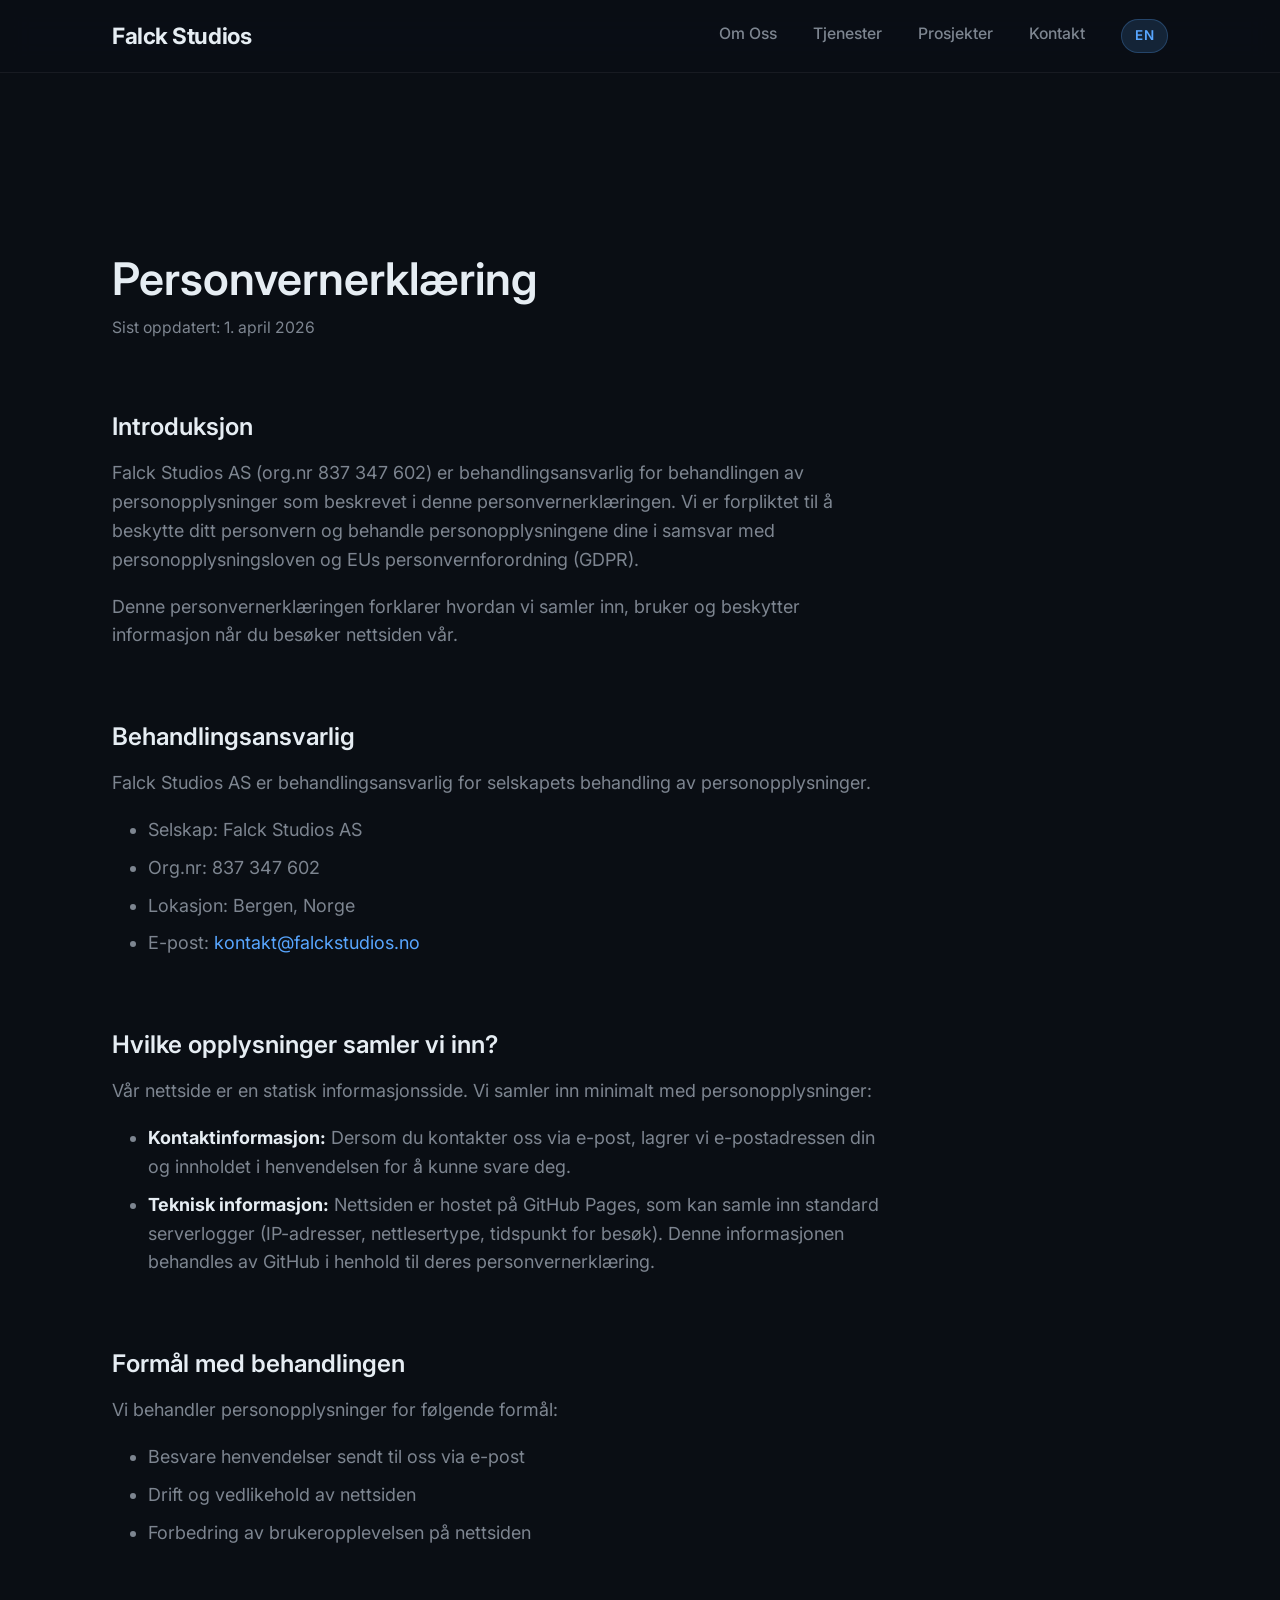
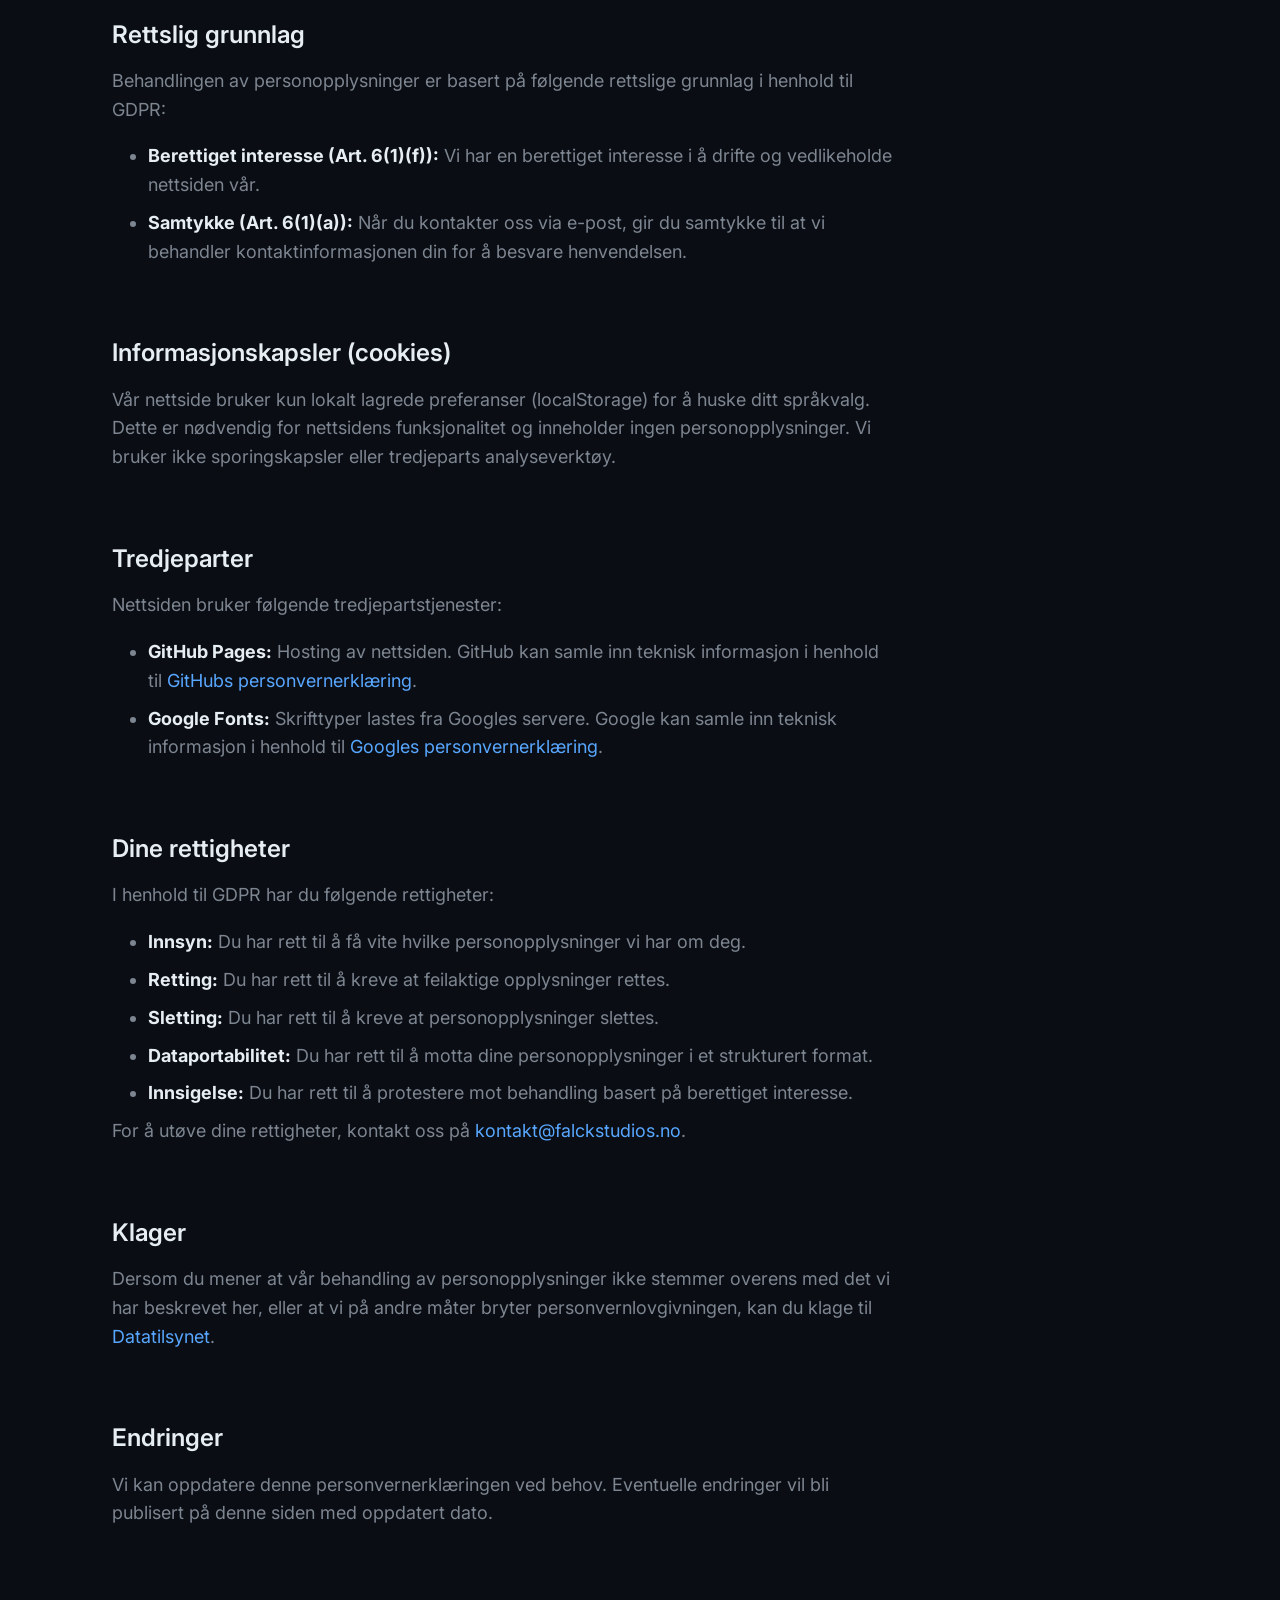
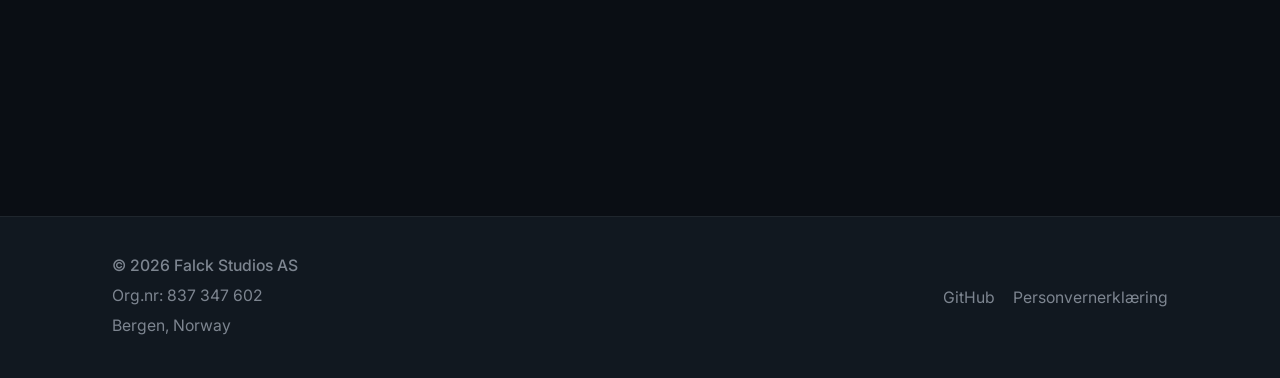
==== personvern.html @ c7fd4ea3 "Add Personvernerklæring (Privacy Policy) page - Create personvern.html with GDPR-compliant privacy p" ====
<!DOCTYPE html>
<html lang="nb">
<head>
  <meta charset="UTF-8">
  <meta name="viewport" content="width=device-width, initial-scale=1.0">
  <title>Personvernerklæring — Falck Studios</title>
  <meta name="description" content="Personvernerklæring for Falck Studios AS. Les om hvordan vi behandler personopplysninger og dine rettigheter.">

  <!-- Open Graph -->
  <meta property="og:type" content="website">
  <meta property="og:title" content="Personvernerklæring — Falck Studios">
  <meta property="og:description" content="Personvernerklæring for Falck Studios AS. Les om hvordan vi behandler personopplysninger og dine rettigheter.">
  <meta property="og:url" content="https://falck-studios.github.io/personvern.html">
  <meta property="og:locale" content="nb_NO">
  <meta property="og:site_name" content="Falck Studios">

  <!-- Canonical URL -->
  <link rel="canonical" href="https://falck-studios.github.io/personvern.html">

  <!-- Theme Color -->
  <meta name="theme-color" content="#0a0e14">

  <!-- Favicon -->
  <link rel="icon" href="images/favicon.svg" type="image/svg+xml">

  <!-- Google Fonts — Inter -->
  <link rel="preconnect" href="https://fonts.googleapis.com">
  <link rel="preconnect" href="https://fonts.gstatic.com" crossorigin>
  <link rel="preload" as="style" href="https://fonts.googleapis.com/css2?family=Inter:wght@400;500;600;700&display=swap">
  <link href="https://fonts.googleapis.com/css2?family=Inter:wght@400;500;600;700&display=swap" rel="stylesheet" media="print" onload="this.media='all'">
  <noscript><link href="https://fonts.googleapis.com/css2?family=Inter:wght@400;500;600;700&display=swap" rel="stylesheet"></noscript>

  <!-- Stylesheet -->
  <link rel="stylesheet" href="css/style.css">
</head>
<body>

  <header class="site-header" id="site-header">
    <nav class="container nav" aria-label="Hovednavigasjon">
      <a href="/" class="nav__logo">Falck Studios</a>

      <button
        class="nav__toggle"
        id="nav-toggle"
        aria-expanded="false"
        aria-controls="nav-menu"
        aria-label="Åpne meny"
        data-i18n-aria="nav.toggleOpen"
      >
        <span class="nav__toggle-bar"></span>
        <span class="nav__toggle-bar"></span>
        <span class="nav__toggle-bar"></span>
      </button>

      <ul class="nav__menu" id="nav-menu" role="list">
        <li><a href="/#om-oss" class="nav__link" data-i18n="nav.about">Om Oss</a></li>
        <li><a href="/#tjenester" class="nav__link" data-i18n="nav.services">Tjenester</a></li>
        <li><a href="/#prosjekter" class="nav__link" data-i18n="nav.projects">Prosjekter</a></li>
        <li><a href="/#kontakt" class="nav__link" data-i18n="nav.contact">Kontakt</a></li>
        <li>
          <button id="lang-toggle" class="lang-toggle" type="button" aria-label="Switch to English">EN</button>
        </li>
      </ul>
    </nav>
  </header>

  <main>
    <article class="privacy-policy">
      <div class="container">
        <h1 class="privacy-policy__title" data-i18n="privacy.title">Personvernerklæring</h1>
        <p class="privacy-policy__updated" data-i18n="privacy.updated">Sist oppdatert: 1. april 2026</p>

        <section class="privacy-policy__section">
          <h2 data-i18n="privacy.intro.heading">Introduksjon</h2>
          <p data-i18n="privacy.intro.p1">
            Falck Studios AS (org.nr 837 347 602) er behandlingsansvarlig for behandlingen av
            personopplysninger som beskrevet i denne personvernerklæringen. Vi er forpliktet til å
            beskytte ditt personvern og behandle personopplysningene dine i samsvar med
            personopplysningsloven og EUs personvernforordning (GDPR).
          </p>
          <p data-i18n="privacy.intro.p2">
            Denne personvernerklæringen forklarer hvordan vi samler inn, bruker og beskytter
            informasjon når du besøker nettsiden vår.
          </p>
        </section>

        <section class="privacy-policy__section">
          <h2 data-i18n="privacy.controller.heading">Behandlingsansvarlig</h2>
          <p data-i18n="privacy.controller.p1">
            Falck Studios AS er behandlingsansvarlig for selskapets behandling av personopplysninger.
          </p>
          <ul class="privacy-policy__list">
            <li data-i18n="privacy.controller.company">Selskap: Falck Studios AS</li>
            <li data-i18n="privacy.controller.org">Org.nr: 837 347 602</li>
            <li data-i18n="privacy.controller.location">Lokasjon: Bergen, Norge</li>
            <li>E-post: <a href="mailto:kontakt@falckstudios.no">kontakt@falckstudios.no</a></li>
          </ul>
        </section>

        <section class="privacy-policy__section">
          <h2 data-i18n="privacy.collect.heading">Hvilke opplysninger samler vi inn?</h2>
          <p data-i18n="privacy.collect.p1">
            Vår nettside er en statisk informasjonsside. Vi samler inn minimalt med
            personopplysninger:
          </p>
          <ul class="privacy-policy__list">
            <li data-i18n="privacy.collect.item1">
              <strong>Kontaktinformasjon:</strong> Dersom du kontakter oss via e-post, lagrer vi
              e-postadressen din og innholdet i henvendelsen for å kunne svare deg.
            </li>
            <li data-i18n="privacy.collect.item2">
              <strong>Teknisk informasjon:</strong> Nettsiden er hostet på GitHub Pages, som kan
              samle inn standard serverlogger (IP-adresser, nettlesertype, tidspunkt for besøk).
              Denne informasjonen behandles av GitHub i henhold til deres personvernerklæring.
            </li>
          </ul>
        </section>

        <section class="privacy-policy__section">
          <h2 data-i18n="privacy.purpose.heading">Formål med behandlingen</h2>
          <p data-i18n="privacy.purpose.p1">Vi behandler personopplysninger for følgende formål:</p>
          <ul class="privacy-policy__list">
            <li data-i18n="privacy.purpose.item1">Besvare henvendelser sendt til oss via e-post</li>
            <li data-i18n="privacy.purpose.item2">Drift og vedlikehold av nettsiden</li>
            <li data-i18n="privacy.purpose.item3">Forbedring av brukeropplevelsen på nettsiden</li>
          </ul>
        </section>

        <section class="privacy-policy__section">
          <h2 data-i18n="privacy.legal.heading">Rettslig grunnlag</h2>
          <p data-i18n="privacy.legal.p1">
            Behandlingen av personopplysninger er basert på følgende rettslige grunnlag i henhold
            til GDPR:
          </p>
          <ul class="privacy-policy__list">
            <li data-i18n="privacy.legal.item1">
              <strong>Berettiget interesse (Art. 6(1)(f)):</strong> Vi har en berettiget interesse
              i å drifte og vedlikeholde nettsiden vår.
            </li>
            <li data-i18n="privacy.legal.item2">
              <strong>Samtykke (Art. 6(1)(a)):</strong> Når du kontakter oss via e-post, gir du
              samtykke til at vi behandler kontaktinformasjonen din for å besvare henvendelsen.
            </li>
          </ul>
        </section>

        <section class="privacy-policy__section">
          <h2 data-i18n="privacy.cookies.heading">Informasjonskapsler (cookies)</h2>
          <p data-i18n="privacy.cookies.p1">
            Vår nettside bruker kun lokalt lagrede preferanser (localStorage) for å huske ditt
            språkvalg. Dette er nødvendig for nettsidens funksjonalitet og inneholder ingen
            personopplysninger. Vi bruker ikke sporingskapsler eller tredjeparts
            analyseverktøy.
          </p>
        </section>

        <section class="privacy-policy__section">
          <h2 data-i18n="privacy.thirdparty.heading">Tredjeparter</h2>
          <p data-i18n="privacy.thirdparty.p1">
            Nettsiden bruker følgende tredjepartstjenester:
          </p>
          <ul class="privacy-policy__list">
            <li data-i18n="privacy.thirdparty.item1">
              <strong>GitHub Pages:</strong> Hosting av nettsiden. GitHub kan samle inn teknisk
              informasjon i henhold til
              <a href="https://docs.github.com/en/site-policy/privacy-policies/github-general-privacy-statement" target="_blank" rel="noopener noreferrer">GitHubs personvernerklæring</a>.
            </li>
            <li data-i18n="privacy.thirdparty.item2">
              <strong>Google Fonts:</strong> Skrifttyper lastes fra Googles servere. Google kan
              samle inn teknisk informasjon i henhold til
              <a href="https://policies.google.com/privacy" target="_blank" rel="noopener noreferrer">Googles personvernerklæring</a>.
            </li>
          </ul>
        </section>

        <section class="privacy-policy__section">
          <h2 data-i18n="privacy.rights.heading">Dine rettigheter</h2>
          <p data-i18n="privacy.rights.p1">
            I henhold til GDPR har du følgende rettigheter:
          </p>
          <ul class="privacy-policy__list">
            <li data-i18n="privacy.rights.item1"><strong>Innsyn:</strong> Du har rett til å få vite hvilke personopplysninger vi har om deg.</li>
            <li data-i18n="privacy.rights.item2"><strong>Retting:</strong> Du har rett til å kreve at feilaktige opplysninger rettes.</li>
            <li data-i18n="privacy.rights.item3"><strong>Sletting:</strong> Du har rett til å kreve at personopplysninger slettes.</li>
            <li data-i18n="privacy.rights.item4"><strong>Dataportabilitet:</strong> Du har rett til å motta dine personopplysninger i et strukturert format.</li>
            <li data-i18n="privacy.rights.item5"><strong>Innsigelse:</strong> Du har rett til å protestere mot behandling basert på berettiget interesse.</li>
          </ul>
          <p data-i18n="privacy.rights.p2">
            For å utøve dine rettigheter, kontakt oss på
            <a href="mailto:kontakt@falckstudios.no">kontakt@falckstudios.no</a>.
          </p>
        </section>

        <section class="privacy-policy__section">
          <h2 data-i18n="privacy.complaints.heading">Klager</h2>
          <p data-i18n="privacy.complaints.p1">
            Dersom du mener at vår behandling av personopplysninger ikke stemmer overens med det
            vi har beskrevet her, eller at vi på andre måter bryter personvernlovgivningen, kan
            du klage til
            <a href="https://www.datatilsynet.no/" target="_blank" rel="noopener noreferrer">Datatilsynet</a>.
          </p>
        </section>

        <section class="privacy-policy__section">
          <h2 data-i18n="privacy.changes.heading">Endringer</h2>
          <p data-i18n="privacy.changes.p1">
            Vi kan oppdatere denne personvernerklæringen ved behov. Eventuelle endringer vil bli
            publisert på denne siden med oppdatert dato.
          </p>
        </section>
      </div>
    </article>
  </main>

  <footer class="site-footer">
    <div class="container">
      <div class="footer-content">
        <div class="footer-company">
          <p class="footer-name">&copy; 2026 Falck Studios AS</p>
          <p class="footer-org">Org.nr: 837 347 602</p>
          <p class="footer-location">Bergen, Norway</p>
        </div>
        <div class="footer-links">
          <a href="https://github.com/Falck-Studios" target="_blank" rel="noopener noreferrer">GitHub</a>
          <a href="/personvern.html" data-i18n="footer.privacy">Personvernerklæring</a>
        </div>
      </div>
    </div>
  </footer>

  <script src="js/i18n.js"></script>
  <script src="js/main.js"></script>
</body>
</html>
---- css/style.css ----
/* ==========================================================================
   Design System — CSS Custom Properties
   ========================================================================== */

:root {
  /* Color palette (dark theme — refined) */
  --color-bg-primary: #0a0e14;
  --color-bg-secondary: #111820;
  --color-bg-tertiary: #1a2130;
  --color-border: rgba(255, 255, 255, 0.06);
  --color-border-hover: rgba(88, 166, 255, 0.3);
  --color-text-primary: #e6edf3;
  --color-text-secondary: #7d8590;
  --color-accent: #58a6ff;
  --color-accent-hover: #79b8ff;
  --color-accent-glow: rgba(88, 166, 255, 0.15);

  /* Typography */
  --font-family: 'Inter', -apple-system, BlinkMacSystemFont, 'Segoe UI', Roboto,
    Oxygen, Ubuntu, Cantarell, 'Helvetica Neue', sans-serif;
  --font-size-base: 16px;
  --line-height-base: 1.6;

  /* Layout */
  --max-width: 1200px;
  --spacing-xs: 0.25rem;
  --spacing-sm: 0.5rem;
  --spacing-md: 1rem;
  --spacing-lg: 2rem;
  --spacing-xl: 4rem;
  --spacing-2xl: 6rem;

  /* Effects */
  --radius-sm: 8px;
  --radius-md: 12px;
  --radius-lg: 16px;
  --shadow-card: 0 1px 3px rgba(0, 0, 0, 0.3), 0 0 0 1px rgba(255, 255, 255, 0.03);
  --shadow-card-hover: 0 8px 32px rgba(0, 0, 0, 0.4), 0 0 0 1px rgba(88, 166, 255, 0.15);
}

@media (min-width: 768px) {
  :root {
    --font-size-base: 18px;
  }
}

/* ==========================================================================
   CSS Reset / Normalize
   ========================================================================== */

*,
*::before,
*::after {
  box-sizing: border-box;
  margin: 0;
  padding: 0;
}

html {
  font-size: var(--font-size-base);
  -webkit-text-size-adjust: 100%;
  scroll-behavior: smooth;
}

body {
  font-family: var(--font-family);
  line-height: var(--line-height-base);
  color: var(--color-text-primary);
  background-color: var(--color-bg-primary);
  -webkit-font-smoothing: antialiased;
  -moz-osx-font-smoothing: grayscale;
  overflow-x: hidden;
}

img,
picture,
video,
canvas,
svg {
  display: block;
  max-width: 100%;
}

input,
button,
textarea,
select {
  font: inherit;
}

a {
  color: var(--color-accent);
  text-decoration: none;
}

a:hover {
  color: var(--color-accent-hover);
}

/* Keyboard focus indicator */
a:focus-visible,
button:focus-visible {
  outline: 2px solid var(--color-accent);
  outline-offset: 2px;
  border-radius: 2px;
}

ul,
ol {
  list-style: none;
}

/* ==========================================================================
   Base Typography
   ========================================================================== */

h1, h2, h3, h4, h5, h6 {
  line-height: 1.2;
  font-weight: 600;
  color: var(--color-text-primary);
}

h1 { font-size: 2.5rem; }
h2 { font-size: 2rem; }
h3 { font-size: 1.5rem; }
h4 { font-size: 1.25rem; }

p {
  color: var(--color-text-secondary);
  margin-bottom: var(--spacing-md);
}

/* ==========================================================================
   Layout
   ========================================================================== */

.container {
  width: 100%;
  max-width: var(--max-width);
  margin-inline: auto;
  padding-inline: var(--spacing-md);
}

/* ==========================================================================
   Navigation
   ========================================================================== */

.site-header {
  position: fixed;
  top: 0;
  left: 0;
  width: 100%;
  z-index: 1000;
  background-color: rgba(10, 14, 20, 0.8);
  backdrop-filter: blur(16px) saturate(180%);
  -webkit-backdrop-filter: blur(16px) saturate(180%);
  border-bottom: 1px solid var(--color-border);
}

.nav {
  display: flex;
  align-items: center;
  justify-content: space-between;
  height: 4rem;
}

.nav__logo {
  font-size: 1.25rem;
  font-weight: 700;
  color: var(--color-text-primary);
  letter-spacing: -0.02em;
  white-space: nowrap;
}

.nav__logo:hover {
  color: var(--color-accent);
}

.nav__menu {
  display: flex;
  gap: var(--spacing-lg);
}

.nav__link {
  color: var(--color-text-secondary);
  font-size: 0.875rem;
  font-weight: 500;
  transition: color 0.2s ease;
}

.nav__link:hover,
.nav__link--active {
  color: var(--color-accent);
}

/* Hamburger toggle */
.nav__toggle {
  display: none;
  flex-direction: column;
  justify-content: center;
  gap: 5px;
  width: 2rem;
  height: 2rem;
  background: none;
  border: none;
  cursor: pointer;
  padding: 0;
}

/* Language toggle */
.lang-toggle {
  display: inline-flex;
  align-items: center;
  justify-content: center;
  padding: 0.3rem 0.7rem;
  font-size: 0.75rem;
  font-weight: 600;
  letter-spacing: 0.05em;
  color: var(--color-accent);
  background: var(--color-accent-glow);
  border: 1px solid rgba(88, 166, 255, 0.25);
  border-radius: 100px;
  cursor: pointer;
  transition: background-color 0.2s ease, border-color 0.2s ease, color 0.2s ease;
}

.lang-toggle:hover {
  background-color: var(--color-accent);
  color: var(--color-bg-primary);
  border-color: var(--color-accent);
}

.nav__toggle-bar {
  display: block;
  width: 100%;
  height: 2px;
  background-color: var(--color-text-primary);
  border-radius: 2px;
  transition: transform 0.3s ease, opacity 0.3s ease;
}

/* Animated hamburger → X */
.nav__toggle[aria-expanded="true"] .nav__toggle-bar:nth-child(1) {
  transform: translateY(7px) rotate(45deg);
}

.nav__toggle[aria-expanded="true"] .nav__toggle-bar:nth-child(2) {
  opacity: 0;
}

.nav__toggle[aria-expanded="true"] .nav__toggle-bar:nth-child(3) {
  transform: translateY(-7px) rotate(-45deg);
}

/* Mobile nav */
@media (max-width: 767px) {
  .nav__toggle {
    display: flex;
  }

  .nav__menu {
    position: fixed;
    top: 4rem;
    left: 0;
    width: 100%;
    flex-direction: column;
    gap: 0;
    background-color: rgba(10, 14, 20, 0.95);
    backdrop-filter: blur(16px) saturate(180%);
    -webkit-backdrop-filter: blur(16px) saturate(180%);
    border-bottom: 1px solid var(--color-border);
    max-height: 0;
    overflow: hidden;
    transition: max-height 0.35s ease;
  }

  .nav__menu--open {
    max-height: 20rem;
  }

  .nav__link {
    display: block;
    padding: var(--spacing-md) var(--spacing-lg);
    font-size: 1rem;
    border-bottom: 1px solid var(--color-border);
  }

  .lang-toggle {
    margin: var(--spacing-md) var(--spacing-lg);
  }
}

/* Offset main content below fixed header */
main {
  padding-top: 4rem;
}

/* ==========================================================================
   Responsive Breakpoints (mobile-first)
   ========================================================================== */

/* Small devices (480px and up) */
@media (min-width: 480px) {
  .container {
    padding-inline: var(--spacing-lg);
  }
}

/* Medium devices (768px and up) */
@media (min-width: 768px) {
  .container {
    padding-inline: var(--spacing-lg);
  }
}

/* Large devices (1024px and up) */
@media (min-width: 1024px) {
  .container {
    padding-inline: var(--spacing-xl);
  }
}

/* Extra large devices (1200px and up) */
@media (min-width: 1200px) {
  .container {
    padding-inline: var(--spacing-xl);
  }
}

/* ==========================================================================
   Hero Section
   ========================================================================== */

@keyframes gradient-shift {
  0% { background-position: 0% 50%; }
  50% { background-position: 100% 50%; }
  100% { background-position: 0% 50%; }
}

@keyframes fade-in-up {
  from {
    opacity: 0;
    transform: translateY(24px);
  }
  to {
    opacity: 1;
    transform: translateY(0);
  }
}

.hero {
  position: relative;
  display: flex;
  align-items: center;
  justify-content: center;
  min-height: 100vh;
  text-align: center;
  background: linear-gradient(
    160deg,
    #0a0e14 0%,
    #0d1524 20%,
    #0f1a30 40%,
    #0e162a 60%,
    #0c1220 80%,
    #0a0e14 100%
  );
  background-size: 300% 300%;
  animation: gradient-shift 15s ease infinite;
  padding: var(--spacing-lg);
  overflow: hidden;
}

.hero::before {
  content: '';
  position: absolute;
  top: 50%;
  left: 50%;
  width: 600px;
  height: 600px;
  transform: translate(-50%, -50%);
  background: radial-gradient(circle, rgba(88, 166, 255, 0.06) 0%, transparent 70%);
  pointer-events: none;
}

.hero__content {
  max-width: 720px;
  animation: fade-in-up 0.8s ease-out;
}

.hero__title {
  font-size: clamp(2.5rem, 6vw, 4rem);
  font-weight: 700;
  letter-spacing: -0.03em;
  margin-bottom: var(--spacing-md);
  background: linear-gradient(135deg, var(--color-text-primary) 0%, var(--color-accent) 100%);
  -webkit-background-clip: text;
  -webkit-text-fill-color: transparent;
  background-clip: text;
}

.hero__tagline {
  font-size: clamp(1.1rem, 2.5vw, 1.35rem);
  color: var(--color-text-secondary);
  margin-bottom: var(--spacing-sm);
  font-weight: 400;
}

.hero__subtitle {
  font-size: clamp(0.85rem, 1.8vw, 0.95rem);
  color: var(--color-accent);
  letter-spacing: 0.2em;
  text-transform: uppercase;
  font-weight: 500;
  margin-bottom: var(--spacing-xl);
  opacity: 0.8;
}

.hero__cta {
  display: inline-block;
  padding: 0.85rem 2.25rem;
  border: 1px solid rgba(88, 166, 255, 0.4);
  border-radius: var(--radius-sm);
  color: var(--color-accent);
  font-weight: 500;
  font-size: 0.95rem;
  letter-spacing: 0.01em;
  transition: all 0.3s ease;
  background: transparent;
}

.hero__cta:hover {
  background-color: var(--color-accent);
  color: var(--color-bg-primary);
  border-color: var(--color-accent);
  box-shadow: 0 4px 24px rgba(88, 166, 255, 0.25);
}

/* ==========================================================================
   Om Oss (About) Section
   ========================================================================== */

.om-oss {
  padding-block: var(--spacing-2xl);
}

.section-heading {
  font-size: 1.75rem;
  font-weight: 600;
  margin-bottom: var(--spacing-lg);
  position: relative;
  display: inline-block;
  letter-spacing: -0.02em;
}

.section-heading::after {
  content: '';
  display: block;
  width: 2.5rem;
  height: 2px;
  background: linear-gradient(90deg, var(--color-accent), transparent);
  margin-top: var(--spacing-sm);
  border-radius: 2px;
}

.om-oss__intro {
  max-width: 720px;
  margin-bottom: var(--spacing-xl);
}

.om-oss__lead {
  font-size: 1.15rem;
  color: var(--color-text-primary);
  margin-bottom: var(--spacing-md);
}

.om-oss__values {
  margin-top: var(--spacing-lg);
}

.om-oss__values-heading {
  font-size: 1.5rem;
  margin-bottom: var(--spacing-lg);
}

.om-oss__values-grid {
  display: grid;
  grid-template-columns: 1fr;
  gap: var(--spacing-lg);
}

.value-card {
  background-color: var(--color-bg-secondary);
  border: 1px solid var(--color-border);
  border-radius: var(--radius-md);
  padding: var(--spacing-lg);
  transition: border-color 0.3s ease, box-shadow 0.3s ease, transform 0.3s ease;
  box-shadow: var(--shadow-card);
}

.value-card:hover {
  border-color: var(--color-border-hover);
  box-shadow: var(--shadow-card-hover);
  transform: translateY(-2px);
}

.value-card__icon {
  color: var(--color-accent);
  margin-bottom: var(--spacing-md);
  display: flex;
  align-items: center;
  justify-content: center;
  width: 48px;
  height: 48px;
  border-radius: var(--radius-sm);
  background: var(--color-accent-glow);
}

.value-card__title {
  margin-bottom: var(--spacing-sm);
}

.value-card__text {
  margin-bottom: 0;
}

@media (min-width: 600px) {
  .om-oss__values-grid {
    grid-template-columns: repeat(2, 1fr);
  }
}

@media (min-width: 900px) {
  .om-oss__values-grid {
    grid-template-columns: repeat(3, 1fr);
  }
}

/* ==========================================================================
   Services Section
   ========================================================================== */

.services {
  padding: var(--spacing-2xl) 0;
}

.services-grid {
  display: grid;
  grid-template-columns: 1fr;
  gap: var(--spacing-lg);
}

@media (min-width: 768px) {
  .services-grid {
    grid-template-columns: repeat(3, 1fr);
  }
}

.service-card {
  background-color: var(--color-bg-secondary);
  border: 1px solid var(--color-border);
  border-radius: var(--radius-md);
  padding: var(--spacing-lg) var(--spacing-lg) var(--spacing-md);
  text-align: center;
  transition: transform 0.3s ease, box-shadow 0.3s ease, border-color 0.3s ease;
  box-shadow: var(--shadow-card);
}

.service-card:hover {
  transform: translateY(-4px);
  box-shadow: var(--shadow-card-hover);
  border-color: var(--color-border-hover);
}

.service-icon {
  display: flex;
  align-items: center;
  justify-content: center;
  width: 56px;
  height: 56px;
  margin: 0 auto var(--spacing-md);
  border-radius: var(--radius-sm);
  background: var(--color-accent-glow);
  color: var(--color-accent);
}

.service-card h3 {
  margin-bottom: var(--spacing-sm);
}

.service-card p {
  margin-bottom: 0;
}

/* ==========================================================================
   Sections
   ========================================================================== */

.section {
  padding-block: var(--spacing-2xl);
}

.section__title {
  margin-bottom: var(--spacing-sm);
}

.section__subtitle {
  color: var(--color-text-secondary);
  margin-bottom: var(--spacing-lg);
}

/* ==========================================================================
   Project Grid & Cards
   ========================================================================== */

.project-grid {
  display: grid;
  gap: var(--spacing-lg);
  grid-template-columns: 1fr;
}

@media (min-width: 768px) {
  .project-grid {
    grid-template-columns: repeat(3, 1fr);
  }
}

.project-card {
  display: flex;
  flex-direction: column;
  background-color: var(--color-bg-secondary);
  border: 1px solid var(--color-border);
  border-radius: var(--radius-md);
  padding: var(--spacing-lg);
  transition: border-color 0.3s ease, transform 0.3s ease, box-shadow 0.3s ease;
  color: inherit;
  text-decoration: none;
  box-shadow: var(--shadow-card);
}

.project-card:hover {
  border-color: var(--color-border-hover);
  transform: translateY(-2px);
  color: inherit;
  box-shadow: var(--shadow-card-hover);
}

.project-card--wip {
  position: relative;
  opacity: 0.85;
}

.project-card__badge {
  display: inline-block;
  font-size: 0.7rem;
  font-weight: 600;
  text-transform: uppercase;
  letter-spacing: 0.08em;
  color: var(--color-accent);
  background: var(--color-accent-glow);
  padding: 0.25rem 0.65rem;
  border-radius: 100px;
  margin-bottom: var(--spacing-sm);
}

.project-card__status {
  color: var(--color-text-secondary);
  font-size: 0.875rem;
  font-style: italic;
  margin-top: auto;
}

.project-card__name {
  margin-bottom: var(--spacing-sm);
}

.project-card__desc {
  flex: 1;
  color: var(--color-text-secondary);
}

.project-card__link {
  color: var(--color-accent);
  font-weight: 500;
  font-size: 0.875rem;
}

.project-card:hover .project-card__link {
  color: var(--color-accent-hover);
}

/* ==========================================================================
   Sections — shared
   ========================================================================== */

.section h2 {
  text-align: center;
  margin-bottom: var(--spacing-sm);
}

.section-subtitle {
  text-align: center;
  margin-bottom: var(--spacing-xl);
}

/* ==========================================================================
   Kontakt section
   ========================================================================== */

.contact-grid {
  display: grid;
  grid-template-columns: 1fr;
  gap: var(--spacing-lg);
  max-width: 900px;
  margin-inline: auto;
}

@media (min-width: 768px) {
  .contact-grid {
    grid-template-columns: repeat(3, 1fr);
  }
}

.contact-card {
  background-color: var(--color-bg-secondary);
  border: 1px solid var(--color-border);
  border-radius: var(--radius-md);
  padding: var(--spacing-lg);
  text-align: center;
  transition: border-color 0.3s ease, box-shadow 0.3s ease, transform 0.3s ease;
  box-shadow: var(--shadow-card);
}

.contact-card:hover {
  border-color: var(--color-border-hover);
  box-shadow: var(--shadow-card-hover);
  transform: translateY(-2px);
}

.contact-icon {
  display: flex;
  align-items: center;
  justify-content: center;
  width: 48px;
  height: 48px;
  margin: 0 auto var(--spacing-sm);
  border-radius: var(--radius-sm);
  background: var(--color-accent-glow);
  color: var(--color-accent);
}

.contact-card h3 {
  margin-bottom: var(--spacing-sm);
}

.contact-card a {
  word-break: break-all;
}

.contact-location {
  color: var(--color-text-secondary);
  margin-bottom: 0;
}

/* ==========================================================================
   Footer
   ========================================================================== */

.site-footer {
  border-top: 1px solid var(--color-border);
  background-color: var(--color-bg-secondary);
  padding: var(--spacing-lg) 0;
  margin-top: var(--spacing-2xl);
}

.footer-content {
  display: flex;
  flex-direction: column;
  gap: var(--spacing-md);
  align-items: center;
  text-align: center;
}

.footer-company p {
  margin-bottom: var(--spacing-xs);
  color: var(--color-text-secondary);
  font-size: 0.875rem;
}

.footer-name {
  color: var(--color-text-primary);
  font-weight: 500;
}

.footer-links {
  display: flex;
  gap: var(--spacing-md);
  flex-wrap: wrap;
  justify-content: center;
}

.footer-links a {
  font-size: 0.875rem;
  color: var(--color-text-secondary);
  transition: color 0.2s ease;
}

.footer-links a:hover {
  color: var(--color-accent);
}

.footer-links__placeholder {
  font-size: 0.875rem;
  color: var(--color-text-secondary);
  cursor: default;
}

/* ==========================================================================
   Privacy Policy Page
   ========================================================================== */

.privacy-policy {
  padding-top: calc(4rem + var(--spacing-2xl));
  padding-bottom: var(--spacing-2xl);
}

.privacy-policy__title {
  font-size: clamp(2rem, 4vw, 2.5rem);
  margin-bottom: var(--spacing-sm);
}

.privacy-policy__updated {
  font-size: 0.875rem;
  color: var(--color-text-secondary);
  margin-bottom: var(--spacing-xl);
}

.privacy-policy__section {
  margin-bottom: var(--spacing-xl);
  max-width: 780px;
}

.privacy-policy__section h2 {
  font-size: 1.35rem;
  margin-bottom: var(--spacing-md);
  color: var(--color-text-primary);
}

.privacy-policy__list {
  list-style: disc;
  padding-left: var(--spacing-lg);
  margin-top: var(--spacing-sm);
}

.privacy-policy__list li {
  color: var(--color-text-secondary);
  margin-bottom: var(--spacing-sm);
  line-height: var(--line-height-base);
}

.privacy-policy__list li strong {
  color: var(--color-text-primary);
}

@media (min-width: 768px) {
  .footer-content {
    flex-direction: row;
    justify-content: space-between;
    text-align: left;
  }
}
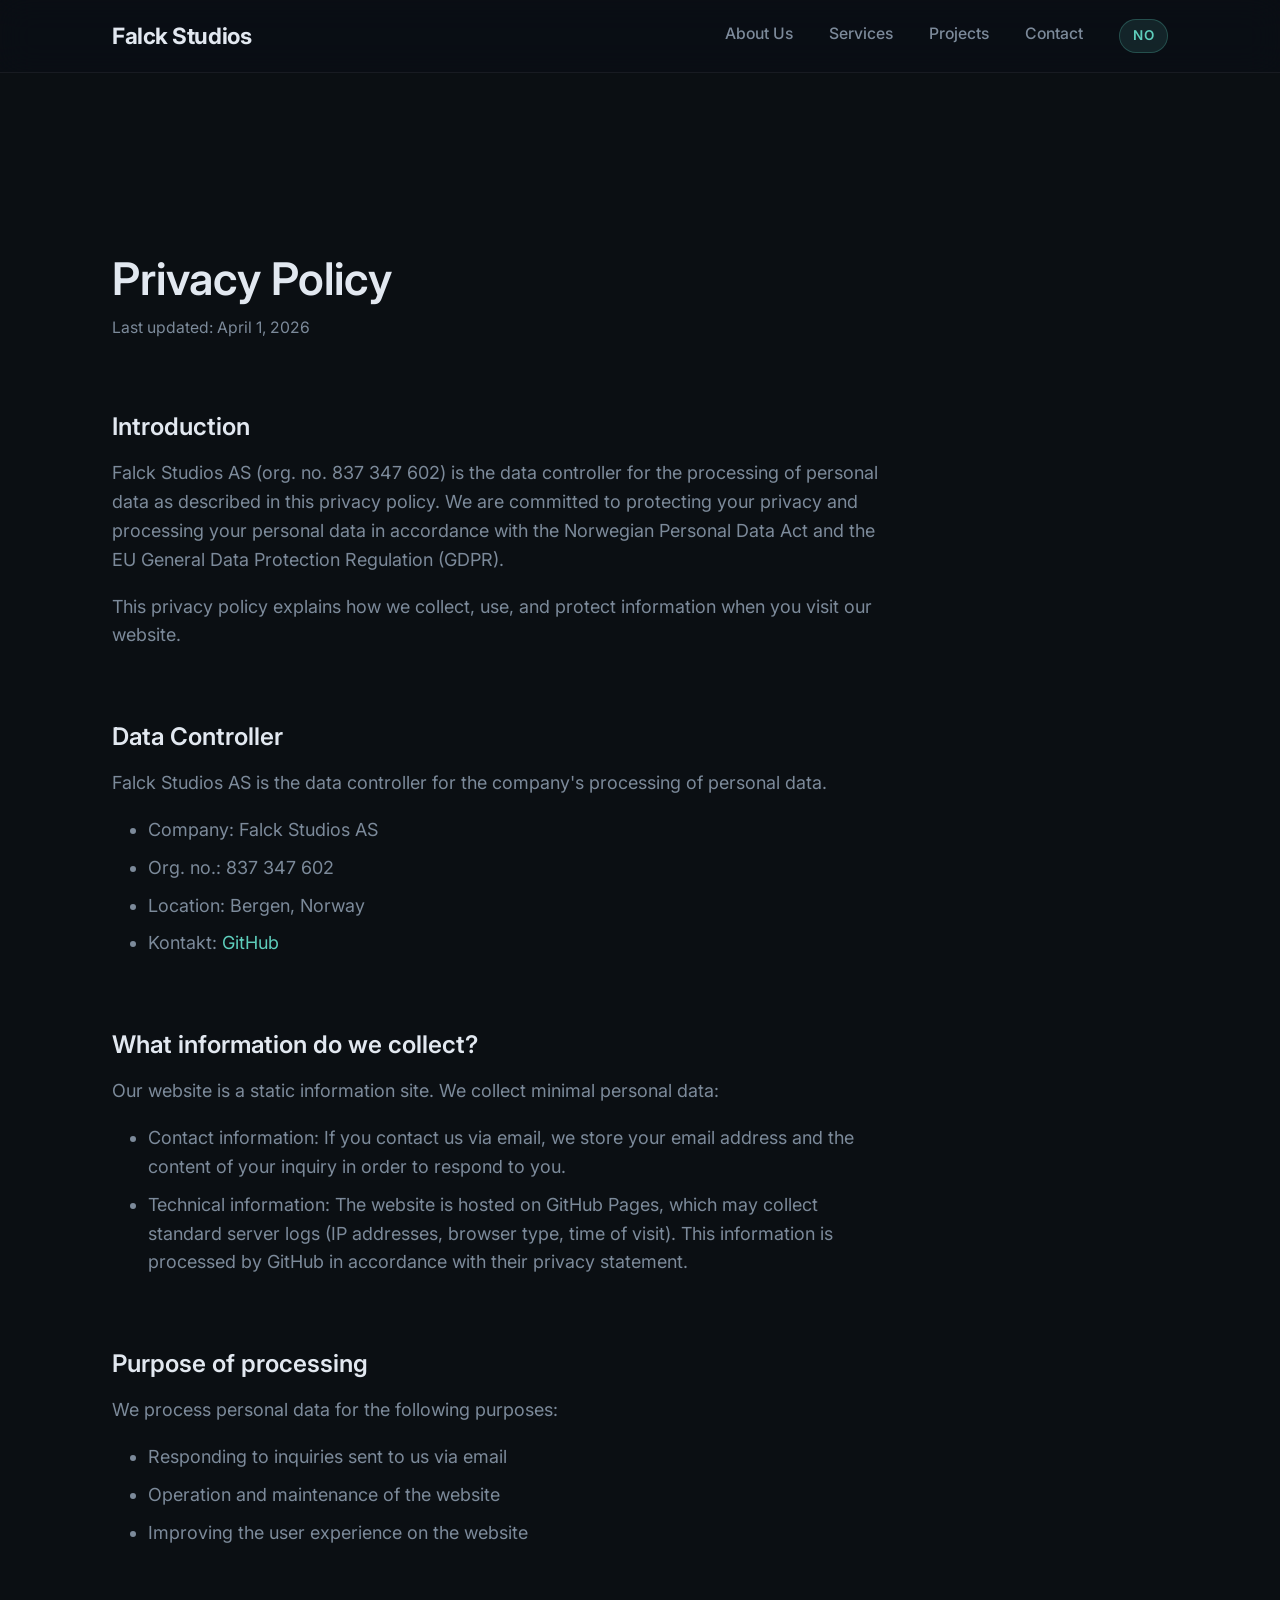
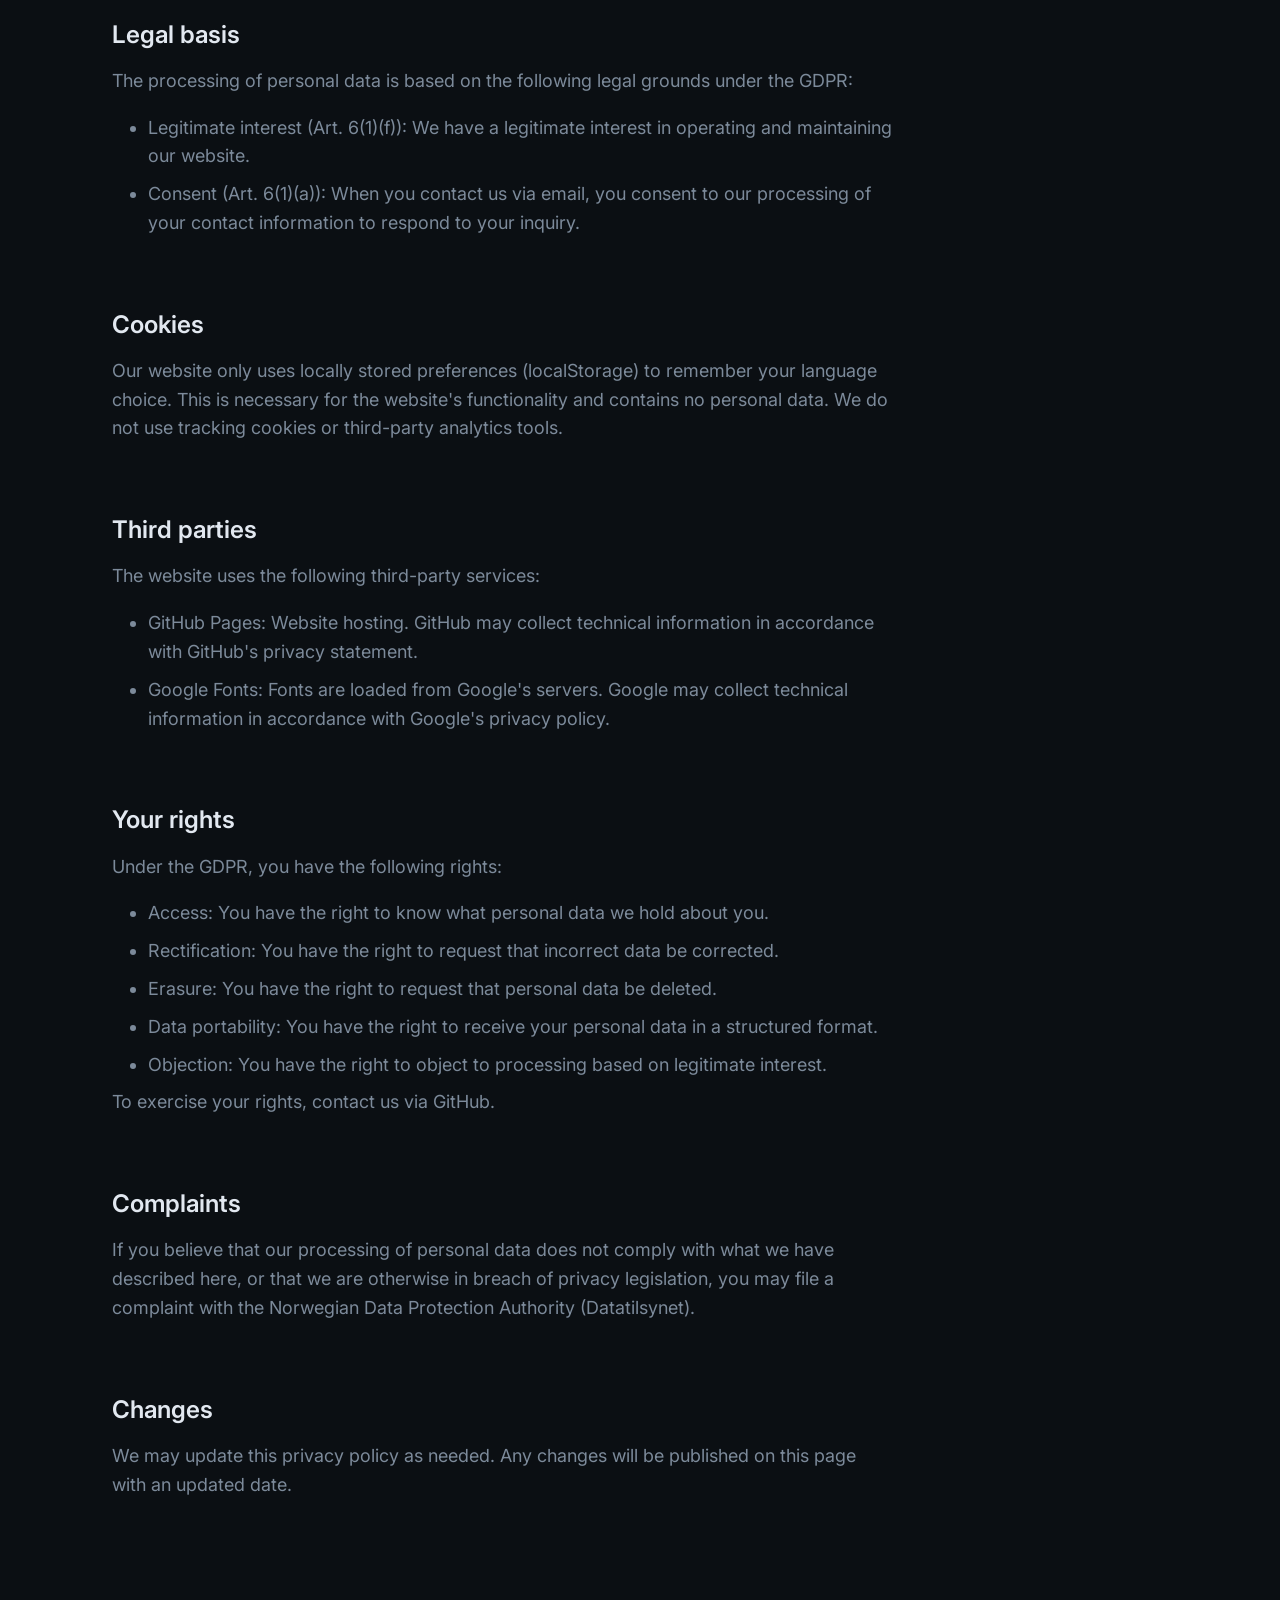
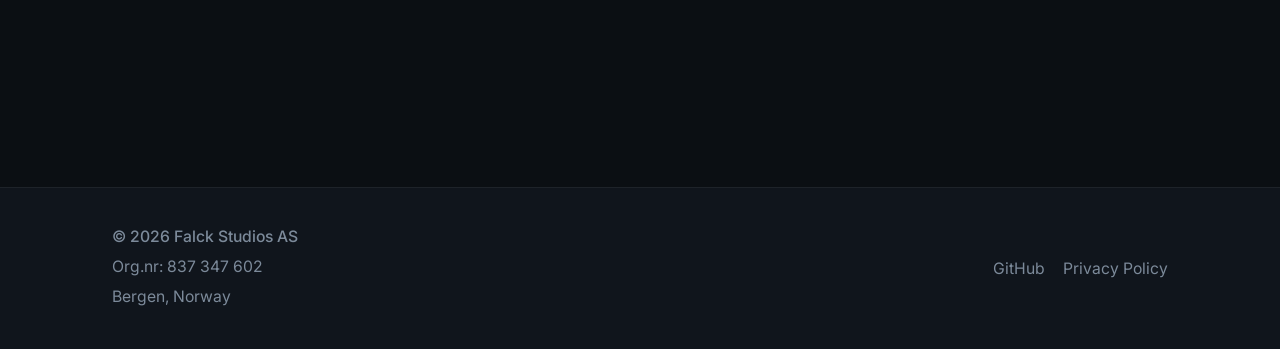
==== commit 388cc5f5: "fix: remove fabricated content and redesign homepage - Remove fictitious customer testimonials (fake" ====
--- a/personvern.html
+++ b/personvern.html
@@ -93,7 +93,7 @@
             <li data-i18n="privacy.controller.company">Selskap: Falck Studios AS</li>
             <li data-i18n="privacy.controller.org">Org.nr: 837 347 602</li>
             <li data-i18n="privacy.controller.location">Lokasjon: Bergen, Norge</li>
-            <li>E-post: <a href="mailto:kontakt@falckstudios.no">kontakt@falckstudios.no</a></li>
+            <li>Kontakt: <a href="https://github.com/Falck-Studios" target="_blank" rel="noopener noreferrer">GitHub</a></li>
           </ul>
         </section>
 
@@ -186,8 +186,8 @@
             <li data-i18n="privacy.rights.item5"><strong>Innsigelse:</strong> Du har rett til å protestere mot behandling basert på berettiget interesse.</li>
           </ul>
           <p data-i18n="privacy.rights.p2">
-            For å utøve dine rettigheter, kontakt oss på
-            <a href="mailto:kontakt@falckstudios.no">kontakt@falckstudios.no</a>.
+            For å utøve dine rettigheter, kontakt oss via
+            <a href="https://github.com/Falck-Studios" target="_blank" rel="noopener noreferrer">GitHub</a>.
           </p>
         </section>
 
--- a/css/style.css
+++ b/css/style.css
@@ -3,17 +3,19 @@
    ========================================================================== */
 
 :root {
-  /* Color palette (dark theme — refined) */
-  --color-bg-primary: #0a0e14;
-  --color-bg-secondary: #111820;
-  --color-bg-tertiary: #1a2130;
+  /* Color palette — warm dark with teal accent */
+  --color-bg-primary: #0b0f13;
+  --color-bg-secondary: #10151c;
+  --color-bg-tertiary: #171e28;
   --color-border: rgba(255, 255, 255, 0.06);
-  --color-border-hover: rgba(88, 166, 255, 0.3);
-  --color-text-primary: #e6edf3;
-  --color-text-secondary: #7d8590;
-  --color-accent: #58a6ff;
-  --color-accent-hover: #79b8ff;
-  --color-accent-glow: rgba(88, 166, 255, 0.15);
+  --color-border-hover: rgba(94, 206, 190, 0.35);
+  --color-text-primary: #e2e8f0;
+  --color-text-secondary: #7c8a9a;
+  --color-accent: #5ecebc;
+  --color-accent-hover: #7fddd0;
+  --color-accent-glow: rgba(94, 206, 190, 0.12);
+  --color-accent-subtle: rgba(94, 206, 190, 0.06);
+  --color-warm: #f0a868;
 
   /* Typography */
   --font-family: 'Inter', -apple-system, BlinkMacSystemFont, 'Segoe UI', Roboto,
@@ -35,7 +37,8 @@
   --radius-md: 12px;
   --radius-lg: 16px;
   --shadow-card: 0 1px 3px rgba(0, 0, 0, 0.3), 0 0 0 1px rgba(255, 255, 255, 0.03);
-  --shadow-card-hover: 0 8px 32px rgba(0, 0, 0, 0.4), 0 0 0 1px rgba(88, 166, 255, 0.15);
+  --shadow-card-hover: 0 8px 32px rgba(0, 0, 0, 0.4), 0 0 0 1px rgba(94, 206, 190, 0.15);
+  --transition-smooth: cubic-bezier(0.22, 1, 0.36, 1);
 }
 
 @media (min-width: 768px) {
@@ -70,6 +73,25 @@
   -webkit-font-smoothing: antialiased;
   -moz-osx-font-smoothing: grayscale;
   overflow-x: hidden;
+}
+
+/* Skip-to-content link */
+.skip-link {
+  position: absolute;
+  top: -100%;
+  left: var(--spacing-md);
+  z-index: 9999;
+  padding: 0.75rem 1.5rem;
+  background: var(--color-accent);
+  color: var(--color-bg-primary);
+  font-weight: 600;
+  border-radius: var(--radius-sm);
+  transition: top 0.2s ease;
+}
+
+.skip-link:focus {
+  top: var(--spacing-md);
+  color: var(--color-bg-primary);
 }
 
 img,
@@ -155,6 +177,12 @@
   backdrop-filter: blur(16px) saturate(180%);
   -webkit-backdrop-filter: blur(16px) saturate(180%);
   border-bottom: 1px solid var(--color-border);
+  transition: background-color 0.3s ease, border-color 0.3s ease;
+}
+
+.site-header--scrolled {
+  background-color: rgba(10, 14, 20, 0.95);
+  border-bottom-color: rgba(255, 255, 255, 0.08);
 }
 
 .nav {
@@ -165,11 +193,30 @@
 }
 
 .nav__logo {
+  display: flex;
+  align-items: center;
+  gap: 0.5rem;
   font-size: 1.25rem;
   font-weight: 700;
   color: var(--color-text-primary);
   letter-spacing: -0.02em;
   white-space: nowrap;
+  transition: color 0.2s ease;
+}
+
+.nav__logo-mark {
+  display: inline-flex;
+  align-items: center;
+  justify-content: center;
+  width: 32px;
+  height: 32px;
+  border-radius: var(--radius-sm);
+  background: linear-gradient(135deg, var(--color-accent), var(--color-warm));
+  color: var(--color-bg-primary);
+  font-weight: 800;
+  font-size: 1rem;
+  letter-spacing: 0;
+  flex-shrink: 0;
 }
 
 .nav__logo:hover {
@@ -218,7 +265,7 @@
   letter-spacing: 0.05em;
   color: var(--color-accent);
   background: var(--color-accent-glow);
-  border: 1px solid rgba(88, 166, 255, 0.25);
+  border: 1px solid rgba(94, 206, 190, 0.25);
   border-radius: 100px;
   cursor: pointer;
   transition: background-color 0.2s ease, border-color 0.2s ease, color 0.2s ease;
@@ -265,17 +312,20 @@
     width: 100%;
     flex-direction: column;
     gap: 0;
-    background-color: rgba(10, 14, 20, 0.95);
-    backdrop-filter: blur(16px) saturate(180%);
-    -webkit-backdrop-filter: blur(16px) saturate(180%);
+    background-color: rgba(10, 14, 20, 0.97);
+    backdrop-filter: blur(24px) saturate(180%);
+    -webkit-backdrop-filter: blur(24px) saturate(180%);
     border-bottom: 1px solid var(--color-border);
     max-height: 0;
     overflow: hidden;
-    transition: max-height 0.35s ease;
+    opacity: 0;
+    transition: max-height 0.4s var(--transition-smooth),
+                opacity 0.3s ease;
   }
 
   .nav__menu--open {
-    max-height: 20rem;
+    max-height: 24rem;
+    opacity: 1;
   }
 
   .nav__link {
@@ -283,10 +333,39 @@
     padding: var(--spacing-md) var(--spacing-lg);
     font-size: 1rem;
     border-bottom: 1px solid var(--color-border);
-  }
+    transform: translateX(-8px);
+    opacity: 0;
+    transition: transform 0.3s var(--transition-smooth),
+                opacity 0.3s ease,
+                color 0.2s ease;
+  }
+
+  .nav__menu--open .nav__link {
+    transform: translateX(0);
+    opacity: 1;
+  }
+
+  /* Staggered animation for menu items */
+  .nav__menu--open li:nth-child(1) .nav__link { transition-delay: 0.05s; }
+  .nav__menu--open li:nth-child(2) .nav__link { transition-delay: 0.1s; }
+  .nav__menu--open li:nth-child(3) .nav__link { transition-delay: 0.15s; }
+  .nav__menu--open li:nth-child(4) .nav__link { transition-delay: 0.2s; }
 
   .lang-toggle {
     margin: var(--spacing-md) var(--spacing-lg);
+    opacity: 0;
+    transform: translateX(-8px);
+    transition: transform 0.3s var(--transition-smooth),
+                opacity 0.3s ease,
+                background-color 0.2s ease,
+                border-color 0.2s ease,
+                color 0.2s ease;
+  }
+
+  .nav__menu--open .lang-toggle {
+    opacity: 1;
+    transform: translateX(0);
+    transition-delay: 0.25s;
   }
 }
 
@@ -331,12 +410,6 @@
    Hero Section
    ========================================================================== */
 
-@keyframes gradient-shift {
-  0% { background-position: 0% 50%; }
-  50% { background-position: 100% 50%; }
-  100% { background-position: 0% 50%; }
-}
-
 @keyframes fade-in-up {
   from {
     opacity: 0;
@@ -346,6 +419,11 @@
     opacity: 1;
     transform: translateY(0);
   }
+}
+
+@keyframes float-down {
+  0%, 100% { transform: translateY(0); opacity: 0.6; }
+  50% { transform: translateY(6px); opacity: 1; }
 }
 
 .hero {
@@ -354,85 +432,135 @@
   align-items: center;
   justify-content: center;
   min-height: 100vh;
-  text-align: center;
-  background: linear-gradient(
-    160deg,
-    #0a0e14 0%,
-    #0d1524 20%,
-    #0f1a30 40%,
-    #0e162a 60%,
-    #0c1220 80%,
-    #0a0e14 100%
-  );
-  background-size: 300% 300%;
-  animation: gradient-shift 15s ease infinite;
   padding: var(--spacing-lg);
   overflow: hidden;
+  background: var(--color-bg-primary);
 }
 
 .hero::before {
   content: '';
   position: absolute;
-  top: 50%;
-  left: 50%;
-  width: 600px;
-  height: 600px;
-  transform: translate(-50%, -50%);
-  background: radial-gradient(circle, rgba(88, 166, 255, 0.06) 0%, transparent 70%);
+  top: -20%;
+  right: -10%;
+  width: 700px;
+  height: 700px;
+  background: radial-gradient(circle, rgba(94, 206, 190, 0.07) 0%, transparent 65%);
   pointer-events: none;
 }
 
+.hero::after {
+  content: '';
+  position: absolute;
+  bottom: -10%;
+  left: -10%;
+  width: 500px;
+  height: 500px;
+  background: radial-gradient(circle, rgba(240, 168, 104, 0.05) 0%, transparent 65%);
+  pointer-events: none;
+}
+
+.hero__bg-grain {
+  position: absolute;
+  inset: 0;
+  opacity: 0.4;
+  background-image: url("data:image/svg+xml,%3Csvg viewBox='0 0 256 256' xmlns='http://www.w3.org/2000/svg'%3E%3Cfilter id='noise'%3E%3CfeTurbulence type='fractalNoise' baseFrequency='0.9' numOctaves='4' stitchTiles='stitch'/%3E%3C/filter%3E%3Crect width='100%25' height='100%25' filter='url(%23noise)' opacity='0.04'/%3E%3C/svg%3E");
+  background-repeat: repeat;
+  background-size: 256px;
+  pointer-events: none;
+}
+
 .hero__content {
-  max-width: 720px;
+  position: relative;
+  z-index: 1;
+  max-width: 780px;
   animation: fade-in-up 0.8s ease-out;
 }
 
+.hero__kicker {
+  font-size: 0.8rem;
+  letter-spacing: 0.15em;
+  text-transform: uppercase;
+  color: var(--color-text-secondary);
+  margin-bottom: var(--spacing-lg);
+  font-weight: 500;
+}
+
 .hero__title {
-  font-size: clamp(2.5rem, 6vw, 4rem);
+  font-size: clamp(2.5rem, 7vw, 4.5rem);
   font-weight: 700;
-  letter-spacing: -0.03em;
-  margin-bottom: var(--spacing-md);
-  background: linear-gradient(135deg, var(--color-text-primary) 0%, var(--color-accent) 100%);
+  letter-spacing: -0.04em;
+  line-height: 1.1;
+  margin-bottom: var(--spacing-lg);
+  color: var(--color-text-primary);
+}
+
+.hero__title-accent {
+  background: linear-gradient(135deg, var(--color-accent) 0%, var(--color-warm) 100%);
   -webkit-background-clip: text;
   -webkit-text-fill-color: transparent;
   background-clip: text;
 }
 
-.hero__tagline {
-  font-size: clamp(1.1rem, 2.5vw, 1.35rem);
-  color: var(--color-text-secondary);
-  margin-bottom: var(--spacing-sm);
-  font-weight: 400;
-}
-
 .hero__subtitle {
-  font-size: clamp(0.85rem, 1.8vw, 0.95rem);
+  font-size: clamp(0.8rem, 1.6vw, 0.9rem);
   color: var(--color-accent);
   letter-spacing: 0.2em;
   text-transform: uppercase;
   font-weight: 500;
   margin-bottom: var(--spacing-xl);
-  opacity: 0.8;
+  opacity: 0.7;
+}
+
+.hero__actions {
+  display: flex;
+  gap: 1rem;
+  flex-wrap: wrap;
 }
 
 .hero__cta {
   display: inline-block;
   padding: 0.85rem 2.25rem;
-  border: 1px solid rgba(88, 166, 255, 0.4);
   border-radius: var(--radius-sm);
-  color: var(--color-accent);
   font-weight: 500;
   font-size: 0.95rem;
   letter-spacing: 0.01em;
-  transition: all 0.3s ease;
+  transition: all 0.3s var(--transition-smooth);
   background: transparent;
-}
-
-.hero__cta:hover {
+  position: relative;
+  overflow: hidden;
+}
+
+.hero__cta--primary {
   background-color: var(--color-accent);
   color: var(--color-bg-primary);
-  border-color: var(--color-accent);
-  box-shadow: 0 4px 24px rgba(88, 166, 255, 0.25);
+  border: 1px solid var(--color-accent);
+}
+
+.hero__cta--primary:hover {
+  background-color: transparent;
+  color: var(--color-accent);
+  box-shadow: 0 4px 24px rgba(94, 206, 190, 0.25);
+}
+
+.hero__cta--secondary {
+  background: transparent;
+  color: var(--color-text-secondary);
+  border: 1px solid var(--color-border);
+}
+
+.hero__cta--secondary:hover {
+  color: var(--color-accent);
+  border-color: rgba(94, 206, 190, 0.4);
+}
+
+.hero__scroll-hint {
+  position: absolute;
+  bottom: 2rem;
+  left: 50%;
+  transform: translateX(-50%);
+  color: var(--color-text-secondary);
+  animation: float-down 2.5s ease-in-out infinite;
+  opacity: 0.5;
 }
 
 /* ==========================================================================
@@ -455,11 +583,16 @@
 .section-heading::after {
   content: '';
   display: block;
-  width: 2.5rem;
+  width: 3rem;
   height: 2px;
   background: linear-gradient(90deg, var(--color-accent), transparent);
   margin-top: var(--spacing-sm);
   border-radius: 2px;
+  transition: width 0.3s var(--transition-smooth);
+}
+
+.section-heading:hover::after {
+  width: 100%;
 }
 
 .om-oss__intro {
@@ -493,14 +626,14 @@
   border: 1px solid var(--color-border);
   border-radius: var(--radius-md);
   padding: var(--spacing-lg);
-  transition: border-color 0.3s ease, box-shadow 0.3s ease, transform 0.3s ease;
+  transition: border-color 0.3s ease, box-shadow 0.3s ease, transform 0.3s var(--transition-smooth);
   box-shadow: var(--shadow-card);
 }
 
 .value-card:hover {
   border-color: var(--color-border-hover);
   box-shadow: var(--shadow-card-hover);
-  transform: translateY(-2px);
+  transform: translateY(-4px);
 }
 
 .value-card__icon {
@@ -513,6 +646,12 @@
   height: 48px;
   border-radius: var(--radius-sm);
   background: var(--color-accent-glow);
+  transition: transform 0.3s var(--transition-smooth), background 0.3s ease;
+}
+
+.value-card:hover .value-card__icon {
+  transform: scale(1.1);
+  background: rgba(94, 206, 190, 0.2);
 }
 
 .value-card__title {
@@ -561,7 +700,7 @@
   border-radius: var(--radius-md);
   padding: var(--spacing-lg) var(--spacing-lg) var(--spacing-md);
   text-align: center;
-  transition: transform 0.3s ease, box-shadow 0.3s ease, border-color 0.3s ease;
+  transition: transform 0.3s var(--transition-smooth), box-shadow 0.3s ease, border-color 0.3s ease;
   box-shadow: var(--shadow-card);
 }
 
@@ -581,6 +720,12 @@
   border-radius: var(--radius-sm);
   background: var(--color-accent-glow);
   color: var(--color-accent);
+  transition: transform 0.3s var(--transition-smooth), background 0.3s ease;
+}
+
+.service-card:hover .service-icon {
+  transform: scale(1.1) rotate(-3deg);
+  background: rgba(94, 206, 190, 0.2);
 }
 
 .service-card h3 {
@@ -631,7 +776,7 @@
   border: 1px solid var(--color-border);
   border-radius: var(--radius-md);
   padding: var(--spacing-lg);
-  transition: border-color 0.3s ease, transform 0.3s ease, box-shadow 0.3s ease;
+  transition: border-color 0.3s ease, transform 0.3s var(--transition-smooth), box-shadow 0.3s ease;
   color: inherit;
   text-decoration: none;
   box-shadow: var(--shadow-card);
@@ -639,7 +784,7 @@
 
 .project-card:hover {
   border-color: var(--color-border-hover);
-  transform: translateY(-2px);
+  transform: translateY(-4px);
   color: inherit;
   box-shadow: var(--shadow-card-hover);
 }
@@ -689,6 +834,193 @@
 }
 
 /* ==========================================================================
+   Blog Section
+   ========================================================================== */
+
+.blog-grid {
+  display: grid;
+  grid-template-columns: 1fr;
+  gap: var(--spacing-lg);
+}
+
+@media (min-width: 768px) {
+  .blog-grid {
+    grid-template-columns: repeat(3, 1fr);
+  }
+}
+
+.blog-card {
+  display: flex;
+  flex-direction: column;
+  background-color: var(--color-bg-secondary);
+  border: 1px solid var(--color-border);
+  border-radius: var(--radius-md);
+  padding: var(--spacing-lg);
+  text-decoration: none;
+  color: inherit;
+  transition: border-color 0.3s ease, box-shadow 0.3s ease, transform 0.3s ease;
+  box-shadow: var(--shadow-card);
+}
+
+.blog-card:hover {
+  border-color: var(--color-border-hover);
+  box-shadow: var(--shadow-card-hover);
+  transform: translateY(-2px);
+  color: inherit;
+}
+
+.blog-card__date {
+  font-size: 0.8rem;
+  color: var(--color-accent);
+  font-weight: 500;
+  text-transform: uppercase;
+  letter-spacing: 0.05em;
+  margin-bottom: var(--spacing-sm);
+}
+
+.blog-card__title {
+  font-size: 1.15rem;
+  margin-bottom: var(--spacing-sm);
+  color: var(--color-text-primary);
+}
+
+.blog-card__excerpt {
+  flex: 1;
+  font-size: 0.9rem;
+  color: var(--color-text-secondary);
+  margin-bottom: var(--spacing-md);
+}
+
+.blog-card__read-more {
+  font-size: 0.875rem;
+  font-weight: 500;
+  color: var(--color-accent);
+  transition: color 0.2s ease;
+}
+
+.blog-card:hover .blog-card__read-more {
+  color: var(--color-accent-hover);
+}
+
+.blog-cta {
+  text-align: center;
+  margin-top: var(--spacing-xl);
+}
+
+.blog-cta__link {
+  display: inline-block;
+  padding: 0.75rem 2rem;
+  border: 1px solid rgba(94, 206, 190, 0.4);
+  border-radius: var(--radius-sm);
+  color: var(--color-accent);
+  font-weight: 500;
+  font-size: 0.95rem;
+  transition: all 0.3s ease;
+}
+
+.blog-cta__link:hover {
+  background-color: var(--color-accent);
+  color: var(--color-bg-primary);
+  border-color: var(--color-accent);
+  box-shadow: 0 4px 24px rgba(94, 206, 190, 0.25);
+}
+
+/* Blog listing page */
+.blog-listing {
+  padding-block: var(--spacing-2xl);
+  min-height: 60vh;
+}
+
+.blog-listing__header {
+  margin-bottom: var(--spacing-xl);
+}
+
+.blog-listing__title {
+  font-size: 2rem;
+  margin-bottom: var(--spacing-sm);
+}
+
+.blog-listing__subtitle {
+  color: var(--color-text-secondary);
+}
+
+/* Blog article page */
+.blog-article {
+  padding-block: var(--spacing-2xl);
+  min-height: 60vh;
+}
+
+.blog-article__header {
+  max-width: 720px;
+  margin-bottom: var(--spacing-xl);
+}
+
+.blog-article__date {
+  font-size: 0.85rem;
+  color: var(--color-accent);
+  font-weight: 500;
+  text-transform: uppercase;
+  letter-spacing: 0.05em;
+  margin-bottom: var(--spacing-sm);
+  display: block;
+}
+
+.blog-article__title {
+  font-size: clamp(1.75rem, 4vw, 2.5rem);
+  margin-bottom: var(--spacing-md);
+}
+
+.blog-article__intro {
+  font-size: 1.1rem;
+  color: var(--color-text-primary);
+  line-height: 1.7;
+}
+
+.blog-article__content {
+  max-width: 720px;
+}
+
+.blog-article__content h2 {
+  font-size: 1.5rem;
+  margin-top: var(--spacing-xl);
+  margin-bottom: var(--spacing-md);
+}
+
+.blog-article__content h3 {
+  font-size: 1.25rem;
+  margin-top: var(--spacing-lg);
+  margin-bottom: var(--spacing-sm);
+}
+
+.blog-article__content p {
+  margin-bottom: var(--spacing-md);
+  line-height: 1.7;
+}
+
+.blog-article__content ul,
+.blog-article__content ol {
+  margin-bottom: var(--spacing-md);
+  padding-left: var(--spacing-lg);
+}
+
+.blog-article__content li {
+  color: var(--color-text-secondary);
+  margin-bottom: var(--spacing-sm);
+  line-height: 1.6;
+  list-style: disc;
+}
+
+.blog-article__content ol li {
+  list-style: decimal;
+}
+
+.blog-article__back {
+  display: inline-block;
+  margin-top: var(--spacing-xl);
+  font-weight: 500;
+}
+
+/* ==========================================================================
    Sections — shared
    ========================================================================== */
 
@@ -703,20 +1035,20 @@
 }
 
 /* ==========================================================================
-   Kontakt section
+   Contact Section
    ========================================================================== */
 
 .contact-grid {
   display: grid;
   grid-template-columns: 1fr;
   gap: var(--spacing-lg);
-  max-width: 900px;
+  max-width: 600px;
   margin-inline: auto;
 }
 
-@media (min-width: 768px) {
+@media (min-width: 600px) {
   .contact-grid {
-    grid-template-columns: repeat(3, 1fr);
+    grid-template-columns: repeat(2, 1fr);
   }
 }
 
@@ -726,14 +1058,31 @@
   border-radius: var(--radius-md);
   padding: var(--spacing-lg);
   text-align: center;
-  transition: border-color 0.3s ease, box-shadow 0.3s ease, transform 0.3s ease;
+  transition: border-color 0.3s ease, box-shadow 0.3s ease, transform 0.3s var(--transition-smooth);
   box-shadow: var(--shadow-card);
-}
-
-.contact-card:hover {
+  text-decoration: none;
+  color: inherit;
+  display: block;
+}
+
+.contact-card--link:hover {
   border-color: var(--color-border-hover);
   box-shadow: var(--shadow-card-hover);
-  transform: translateY(-2px);
+  transform: translateY(-4px);
+  color: inherit;
+}
+
+.contact-card__desc {
+  font-size: 0.9rem;
+  color: var(--color-text-secondary);
+}
+
+.contact-card__arrow {
+  display: block;
+  margin-top: var(--spacing-sm);
+  font-size: 0.875rem;
+  font-weight: 500;
+  color: var(--color-accent);
 }
 
 .contact-icon {
@@ -746,14 +1095,16 @@
   border-radius: var(--radius-sm);
   background: var(--color-accent-glow);
   color: var(--color-accent);
+  transition: transform 0.3s var(--transition-smooth), background 0.3s ease;
+}
+
+.contact-card--link:hover .contact-icon {
+  transform: scale(1.1);
+  background: rgba(94, 206, 190, 0.2);
 }
 
 .contact-card h3 {
   margin-bottom: var(--spacing-sm);
-}
-
-.contact-card a {
-  word-break: break-all;
 }
 
 .contact-location {
@@ -868,3 +1219,166 @@
     text-align: left;
   }
 }
+
+/* ==========================================================================
+   Scroll-triggered Reveal Animations
+   ========================================================================== */
+
+.reveal {
+  opacity: 0;
+  transform: translateY(32px);
+  transition: opacity 0.7s var(--transition-smooth),
+              transform 0.7s var(--transition-smooth);
+}
+
+.reveal--visible {
+  opacity: 1;
+  transform: translateY(0);
+}
+
+/* Staggered reveals for grid children */
+.reveal-stagger > * {
+  opacity: 0;
+  transform: translateY(24px);
+  transition: opacity 0.5s var(--transition-smooth),
+              transform 0.5s var(--transition-smooth);
+}
+
+.reveal-stagger--visible > *:nth-child(1) { opacity: 1; transform: translateY(0); transition-delay: 0s; }
+.reveal-stagger--visible > *:nth-child(2) { opacity: 1; transform: translateY(0); transition-delay: 0.1s; }
+.reveal-stagger--visible > *:nth-child(3) { opacity: 1; transform: translateY(0); transition-delay: 0.2s; }
+
+/* Section divider */
+.section-divider {
+  width: 100%;
+  max-width: var(--max-width);
+  margin-inline: auto;
+  height: 1px;
+  background: linear-gradient(90deg, transparent, var(--color-border), rgba(94, 206, 190, 0.15), var(--color-border), transparent);
+  border: none;
+}
+
+/* ==========================================================================
+   Cookie Consent Banner
+   ========================================================================== */
+
+.cookie-consent {
+  position: fixed;
+  bottom: 0;
+  left: 0;
+  width: 100%;
+  z-index: 2000;
+  background-color: var(--color-bg-secondary);
+  border-top: 1px solid var(--color-border);
+  box-shadow: 0 -4px 24px rgba(0, 0, 0, 0.4);
+  transform: translateY(100%);
+  transition: transform 0.4s ease;
+}
+
+.cookie-consent--visible {
+  transform: translateY(0);
+}
+
+.cookie-consent__content {
+  max-width: var(--max-width);
+  margin-inline: auto;
+  padding: var(--spacing-lg) var(--spacing-md);
+  display: flex;
+  flex-direction: column;
+  gap: var(--spacing-md);
+  align-items: center;
+  text-align: center;
+}
+
+@media (min-width: 768px) {
+  .cookie-consent__content {
+    flex-direction: row;
+    text-align: left;
+    padding: var(--spacing-lg) var(--spacing-xl);
+  }
+}
+
+.cookie-consent__text {
+  font-size: 0.875rem;
+  color: var(--color-text-secondary);
+  margin-bottom: 0;
+  flex: 1;
+}
+
+.cookie-consent__text a {
+  color: var(--color-accent);
+  text-decoration: underline;
+  text-underline-offset: 2px;
+}
+
+.cookie-consent__text a:hover {
+  color: var(--color-accent-hover);
+}
+
+.cookie-consent__actions {
+  display: flex;
+  gap: var(--spacing-sm);
+  flex-shrink: 0;
+}
+
+.cookie-consent__btn {
+  padding: 0.6rem 1.5rem;
+  border-radius: var(--radius-sm);
+  font-size: 0.875rem;
+  font-weight: 500;
+  cursor: pointer;
+  border: 1px solid transparent;
+  transition: all 0.2s ease;
+  white-space: nowrap;
+}
+
+.cookie-consent__btn--accept {
+  background-color: var(--color-accent);
+  color: var(--color-bg-primary);
+  border-color: var(--color-accent);
+}
+
+.cookie-consent__btn--accept:hover {
+  background-color: var(--color-accent-hover);
+  border-color: var(--color-accent-hover);
+  box-shadow: 0 4px 16px rgba(94, 206, 190, 0.25);
+}
+
+.cookie-consent__btn--decline {
+  background-color: transparent;
+  color: var(--color-text-secondary);
+  border-color: var(--color-border);
+}
+
+.cookie-consent__btn--decline:hover {
+  color: var(--color-text-primary);
+  border-color: var(--color-border-hover);
+}
+
+/* ==========================================================================
+   Reduced Motion — Accessibility
+   ========================================================================== */
+
+@media (prefers-reduced-motion: reduce) {
+  *,
+  *::before,
+  *::after {
+    animation-duration: 0.01ms !important;
+    animation-iteration-count: 1 !important;
+    transition-duration: 0.01ms !important;
+  }
+
+  .reveal {
+    opacity: 1;
+    transform: none;
+  }
+
+  .reveal-stagger > * {
+    opacity: 1;
+    transform: none;
+  }
+
+  html {
+    scroll-behavior: auto;
+  }
+}
